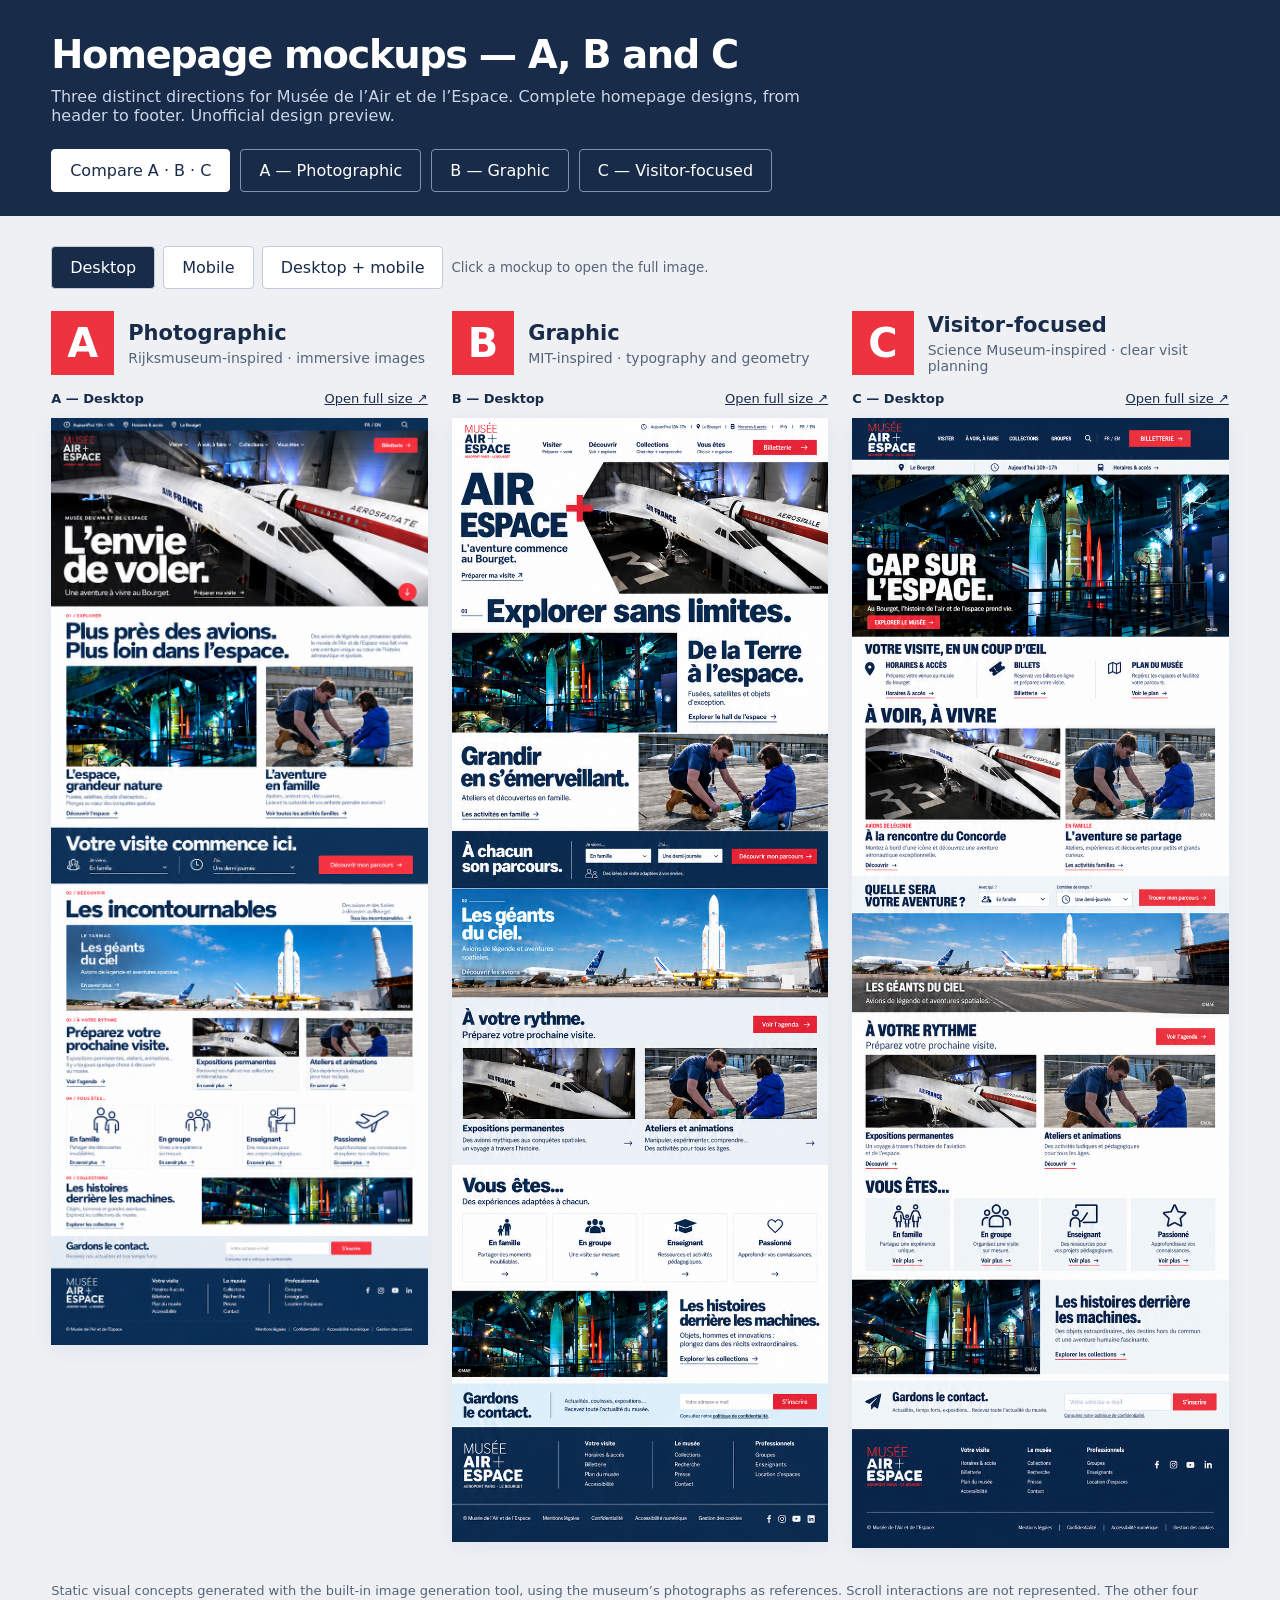
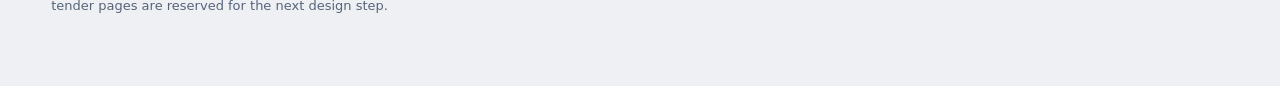
==== index.html @ 03c0a954 "Publish MAE homepage design comparison" ====
<!doctype html>
<html lang="en"><head><meta charset="utf-8"><meta name="viewport" content="width=device-width,initial-scale=1"><meta name="robots" content="noindex,nofollow"><meta property="og:title" content="MAE — Homepage designs A, B and C"><meta property="og:description" content="Compare three homepage design concepts, on desktop and mobile. A design preview, not the official museum website."><title>MAE — Homepage mockups A · B · C</title>
<style>
*{box-sizing:border-box}body{margin:0;background:#eef0f4;color:#182b49;font:16px system-ui,-apple-system,sans-serif}header{background:#182b49;color:white;padding:32px 4vw 24px}header p{color:#cbd5e5;max-width:760px;margin:10px 0 0}h1{font-size:clamp(26px,3vw,44px);letter-spacing:-.035em;margin:0}nav{display:flex;gap:10px;flex-wrap:wrap;margin-top:24px}button{font:inherit;cursor:pointer;border:1px solid #8392aa;border-radius:4px;padding:11px 18px;background:transparent;color:white}button[aria-pressed=true]{background:white;color:#182b49;border-color:white}main{padding:30px 4vw 60px}.toolbar{display:flex;gap:8px;align-items:center;margin-bottom:22px;flex-wrap:wrap}.toolbar button{color:#182b49;border-color:#c3cbd6;background:white}.toolbar button[aria-pressed=true]{background:#182b49;color:white}small{color:#566479}.grid{display:grid;grid-template-columns:repeat(3,minmax(0,1fr));gap:24px;align-items:start}.direction{min-width:0}.direction[hidden]{display:none}.grid.single{grid-template-columns:minmax(0,1fr);max-width:1300px;margin:auto}.label{display:flex;align-items:center;gap:14px;margin-bottom:16px}.letter{background:#ed333f;color:white;font-size:40px;font-weight:800;line-height:1;padding:12px 16px}.label h2{font-size:21px;margin:0 0 5px}.label p{font-size:14px;color:#566479;margin:0}.frames{display:flex;align-items:flex-start;gap:20px}.frame{margin:0;width:100%;min-width:0}.frame.mobile{max-width:300px}.frame a{display:block;background:white;box-shadow:0 4px 20px #182b4910}.frame img{display:block;width:100%;height:auto}.frame figcaption{font-size:13px;margin:0 0 12px;display:flex;justify-content:space-between;gap:10px}.frame figcaption a{background:none;box-shadow:none;color:#182b49;text-decoration:underline}.grid:not(.single) .frames.both{flex-direction:column}.grid:not(.single) .frames.both .mobile{margin-top:20px}.frame[hidden]{display:none}.note{margin-top:35px;color:#566479;font-size:13px}
@media(max-width:850px){.grid{grid-template-columns:1fr;gap:45px}.frames{flex-direction:column}.label h2{font-size:24px}}
</style></head><body>
<header><h1>Homepage mockups — A, B and C</h1><p>Three distinct directions for Musée de l’Air et de l’Espace. Complete homepage designs, from header to footer. Unofficial design preview.</p>
<nav aria-label="Design direction"><button data-direction="all" aria-pressed="true">Compare A · B · C</button><button data-direction="a" aria-pressed="false">A — Photographic</button><button data-direction="b" aria-pressed="false">B — Graphic</button><button data-direction="c" aria-pressed="false">C — Visitor-focused</button></nav></header>
<main><div class="toolbar" aria-label="Screen size"><button data-screen="desktop" aria-pressed="true">Desktop</button><button data-screen="mobile" aria-pressed="false">Mobile</button><button data-screen="both" aria-pressed="false">Desktop + mobile</button><small>Click a mockup to open the full image.</small></div>
<div class="grid" id="grid">
<section class="direction" data-id="a"><div class="label"><span class="letter">A</span><div><h2>Photographic</h2><p>Rijksmuseum-inspired · immersive images</p></div></div><div class="frames"><figure class="frame desktop" ><figcaption><strong>A — Desktop</strong><a href="a/home-desktop.png" target="_blank">Open full size ↗</a></figcaption><a href="a/home-desktop.png" target="_blank"><img src="a/home-desktop.png" alt="Direction A complete desktop homepage mockup" loading="lazy"></a></figure><figure class="frame mobile" hidden><figcaption><strong>A — Mobile</strong><a href="a/home-mobile-v2.png" target="_blank">Open full size ↗</a></figcaption><a href="a/home-mobile-v2.png" target="_blank"><img src="a/home-mobile-v2.png" alt="Direction A complete mobile homepage mockup" loading="lazy"></a></figure></div></section><section class="direction" data-id="b"><div class="label"><span class="letter">B</span><div><h2>Graphic</h2><p>MIT-inspired · typography and geometry</p></div></div><div class="frames"><figure class="frame desktop" ><figcaption><strong>B — Desktop</strong><a href="b/home-desktop.png" target="_blank">Open full size ↗</a></figcaption><a href="b/home-desktop.png" target="_blank"><img src="b/home-desktop.png" alt="Direction B complete desktop homepage mockup" loading="lazy"></a></figure><figure class="frame mobile" hidden><figcaption><strong>B — Mobile</strong><a href="b/home-mobile-v2.png" target="_blank">Open full size ↗</a></figcaption><a href="b/home-mobile-v2.png" target="_blank"><img src="b/home-mobile-v2.png" alt="Direction B complete mobile homepage mockup" loading="lazy"></a></figure></div></section><section class="direction" data-id="c"><div class="label"><span class="letter">C</span><div><h2>Visitor-focused</h2><p>Science Museum-inspired · clear visit planning</p></div></div><div class="frames"><figure class="frame desktop" ><figcaption><strong>C — Desktop</strong><a href="c/home-desktop.png" target="_blank">Open full size ↗</a></figcaption><a href="c/home-desktop.png" target="_blank"><img src="c/home-desktop.png" alt="Direction C complete desktop homepage mockup" loading="lazy"></a></figure><figure class="frame mobile" hidden><figcaption><strong>C — Mobile</strong><a href="c/home-mobile-v2.png" target="_blank">Open full size ↗</a></figcaption><a href="c/home-mobile-v2.png" target="_blank"><img src="c/home-mobile-v2.png" alt="Direction C complete mobile homepage mockup" loading="lazy"></a></figure></div></section>
</div><p class="note">Static visual concepts generated with the built-in image generation tool, using the museum’s photographs as references. Scroll interactions are not represented. The other four tender pages are reserved for the next design step.</p>
</main><script>
let direction="all",screen="desktop";
function render(){document.getElementById("grid").classList.toggle("single",direction!=="all");document.querySelectorAll(".direction").forEach(s=>s.hidden=direction!=="all"&&s.dataset.id!==direction);document.querySelectorAll("[data-direction]").forEach(b=>b.setAttribute("aria-pressed",String(b.dataset.direction===direction)));document.querySelectorAll("[data-screen]").forEach(b=>b.setAttribute("aria-pressed",String(b.dataset.screen===screen)));document.querySelectorAll(".frame").forEach(f=>f.hidden=screen!=="both"&&!f.classList.contains(screen));document.querySelectorAll(".frames").forEach(f=>f.classList.toggle("both",screen==="both"))}
document.querySelectorAll("[data-direction]").forEach(b=>b.addEventListener("click",()=>{direction=b.dataset.direction;render()}));document.querySelectorAll("[data-screen]").forEach(b=>b.addEventListener("click",()=>{screen=b.dataset.screen;render()}));
</script></body></html>
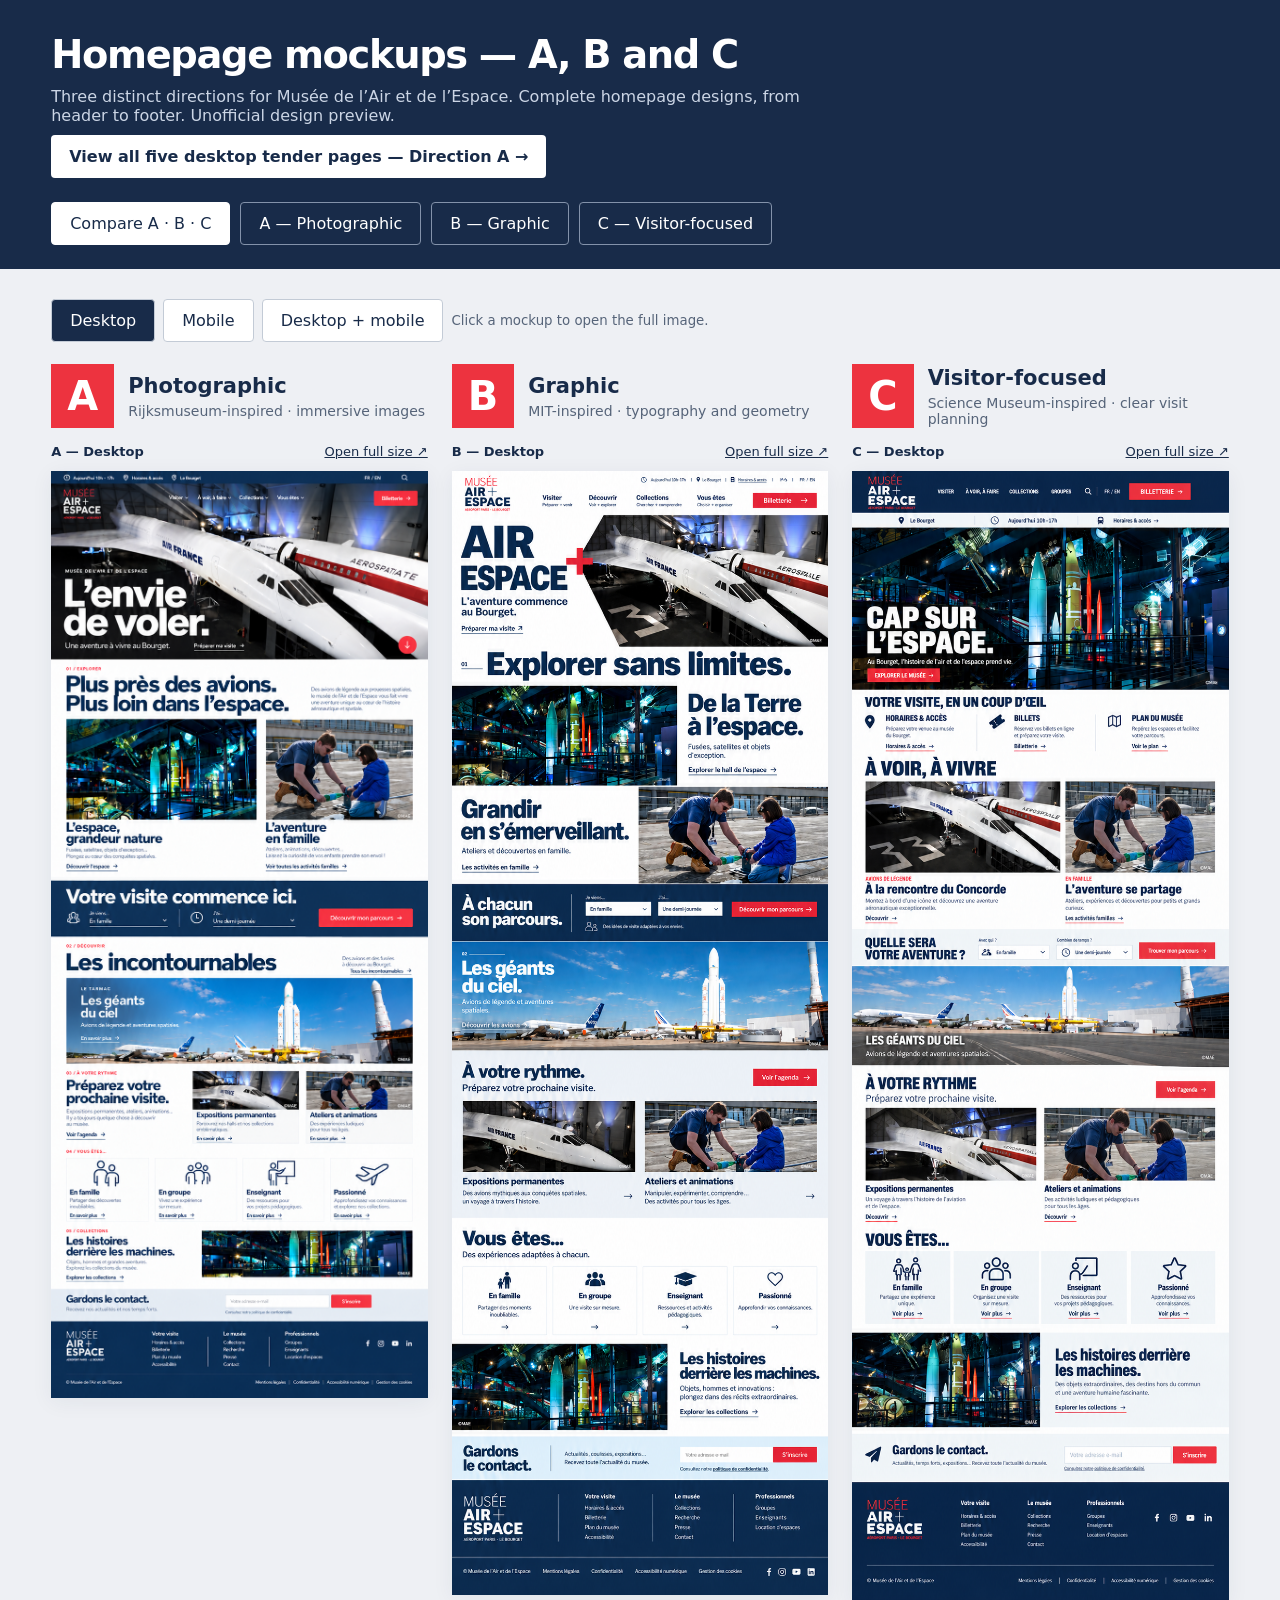
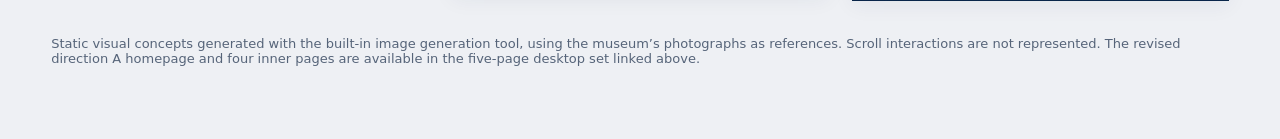
==== commit b614359d: "Add five reviewed desktop tender mockups in direction A" ====
--- a/index.html
+++ b/index.html
@@ -5,11 +5,12 @@
 @media(max-width:850px){.grid{grid-template-columns:1fr;gap:45px}.frames{flex-direction:column}.label h2{font-size:24px}}
 </style></head><body>
 <header><h1>Homepage mockups — A, B and C</h1><p>Three distinct directions for Musée de l’Air et de l’Espace. Complete homepage designs, from header to footer. Unofficial design preview.</p>
+<p><a href="desktop-set/" style="display:inline-block;color:#182b49;background:white;padding:12px 18px;border-radius:4px;font-weight:700;text-decoration:none">View all five desktop tender pages — Direction A →</a></p>
 <nav aria-label="Design direction"><button data-direction="all" aria-pressed="true">Compare A · B · C</button><button data-direction="a" aria-pressed="false">A — Photographic</button><button data-direction="b" aria-pressed="false">B — Graphic</button><button data-direction="c" aria-pressed="false">C — Visitor-focused</button></nav></header>
 <main><div class="toolbar" aria-label="Screen size"><button data-screen="desktop" aria-pressed="true">Desktop</button><button data-screen="mobile" aria-pressed="false">Mobile</button><button data-screen="both" aria-pressed="false">Desktop + mobile</button><small>Click a mockup to open the full image.</small></div>
 <div class="grid" id="grid">
 <section class="direction" data-id="a"><div class="label"><span class="letter">A</span><div><h2>Photographic</h2><p>Rijksmuseum-inspired · immersive images</p></div></div><div class="frames"><figure class="frame desktop" ><figcaption><strong>A — Desktop</strong><a href="a/home-desktop.png" target="_blank">Open full size ↗</a></figcaption><a href="a/home-desktop.png" target="_blank"><img src="a/home-desktop.png" alt="Direction A complete desktop homepage mockup" loading="lazy"></a></figure><figure class="frame mobile" hidden><figcaption><strong>A — Mobile</strong><a href="a/home-mobile-v2.png" target="_blank">Open full size ↗</a></figcaption><a href="a/home-mobile-v2.png" target="_blank"><img src="a/home-mobile-v2.png" alt="Direction A complete mobile homepage mockup" loading="lazy"></a></figure></div></section><section class="direction" data-id="b"><div class="label"><span class="letter">B</span><div><h2>Graphic</h2><p>MIT-inspired · typography and geometry</p></div></div><div class="frames"><figure class="frame desktop" ><figcaption><strong>B — Desktop</strong><a href="b/home-desktop.png" target="_blank">Open full size ↗</a></figcaption><a href="b/home-desktop.png" target="_blank"><img src="b/home-desktop.png" alt="Direction B complete desktop homepage mockup" loading="lazy"></a></figure><figure class="frame mobile" hidden><figcaption><strong>B — Mobile</strong><a href="b/home-mobile-v2.png" target="_blank">Open full size ↗</a></figcaption><a href="b/home-mobile-v2.png" target="_blank"><img src="b/home-mobile-v2.png" alt="Direction B complete mobile homepage mockup" loading="lazy"></a></figure></div></section><section class="direction" data-id="c"><div class="label"><span class="letter">C</span><div><h2>Visitor-focused</h2><p>Science Museum-inspired · clear visit planning</p></div></div><div class="frames"><figure class="frame desktop" ><figcaption><strong>C — Desktop</strong><a href="c/home-desktop.png" target="_blank">Open full size ↗</a></figcaption><a href="c/home-desktop.png" target="_blank"><img src="c/home-desktop.png" alt="Direction C complete desktop homepage mockup" loading="lazy"></a></figure><figure class="frame mobile" hidden><figcaption><strong>C — Mobile</strong><a href="c/home-mobile-v2.png" target="_blank">Open full size ↗</a></figcaption><a href="c/home-mobile-v2.png" target="_blank"><img src="c/home-mobile-v2.png" alt="Direction C complete mobile homepage mockup" loading="lazy"></a></figure></div></section>
-</div><p class="note">Static visual concepts generated with the built-in image generation tool, using the museum’s photographs as references. Scroll interactions are not represented. The other four tender pages are reserved for the next design step.</p>
+</div><p class="note">Static visual concepts generated with the built-in image generation tool, using the museum’s photographs as references. Scroll interactions are not represented. The revised direction A homepage and four inner pages are available in the five-page desktop set linked above.</p>
 </main><script>
 let direction="all",screen="desktop";
 function render(){document.getElementById("grid").classList.toggle("single",direction!=="all");document.querySelectorAll(".direction").forEach(s=>s.hidden=direction!=="all"&&s.dataset.id!==direction);document.querySelectorAll("[data-direction]").forEach(b=>b.setAttribute("aria-pressed",String(b.dataset.direction===direction)));document.querySelectorAll("[data-screen]").forEach(b=>b.setAttribute("aria-pressed",String(b.dataset.screen===screen)));document.querySelectorAll(".frame").forEach(f=>f.hidden=screen!=="both"&&!f.classList.contains(screen));document.querySelectorAll(".frames").forEach(f=>f.classList.toggle("both",screen==="both"))}
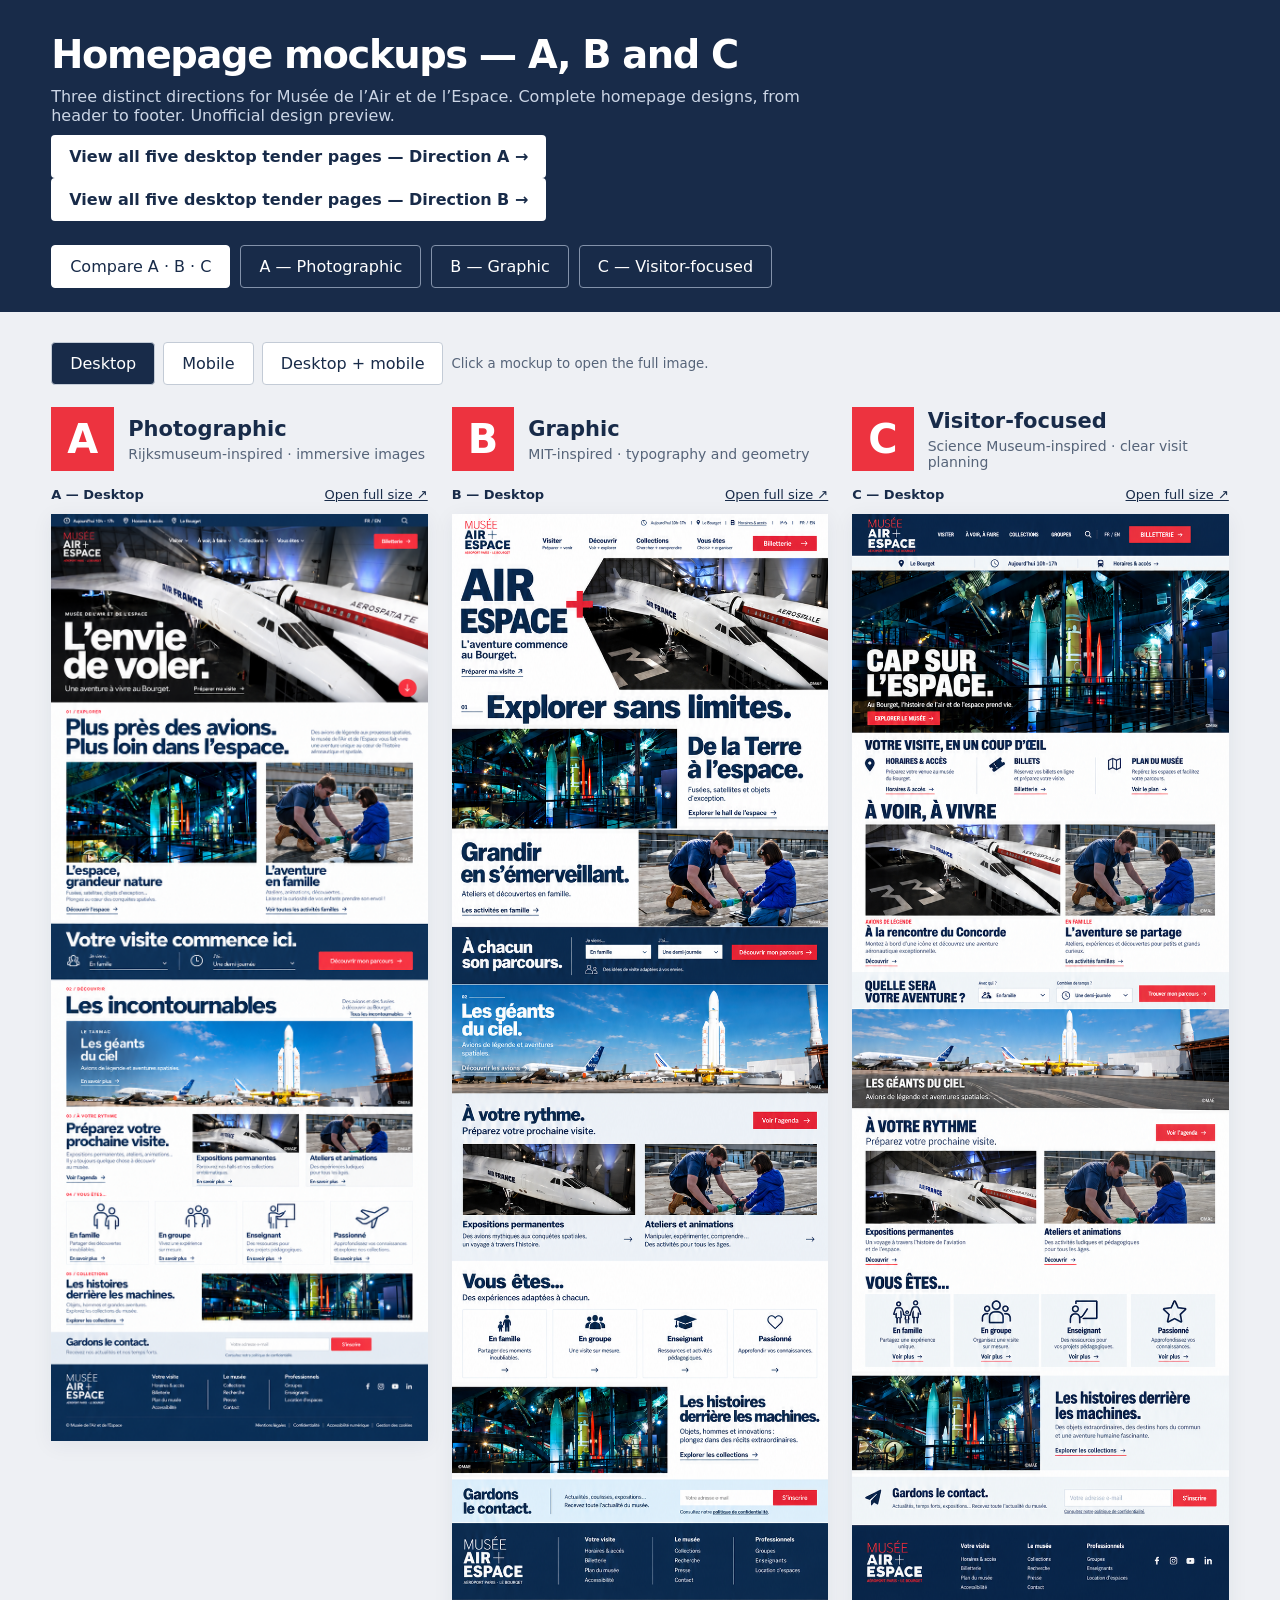
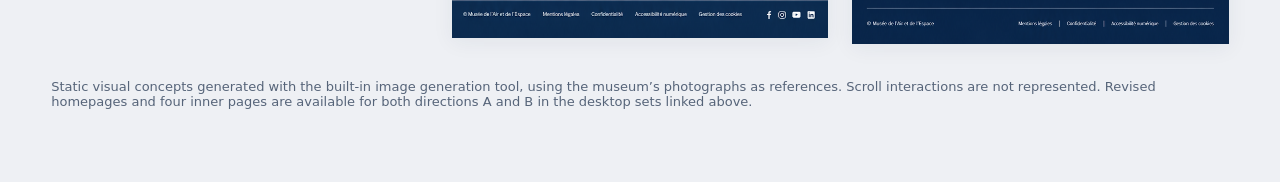
==== commit 0e817c81: "Add reviewed five-page desktop set for direction B" ====
--- a/index.html
+++ b/index.html
@@ -5,12 +5,12 @@
 @media(max-width:850px){.grid{grid-template-columns:1fr;gap:45px}.frames{flex-direction:column}.label h2{font-size:24px}}
 </style></head><body>
 <header><h1>Homepage mockups — A, B and C</h1><p>Three distinct directions for Musée de l’Air et de l’Espace. Complete homepage designs, from header to footer. Unofficial design preview.</p>
-<p><a href="desktop-set/" style="display:inline-block;color:#182b49;background:white;padding:12px 18px;border-radius:4px;font-weight:700;text-decoration:none">View all five desktop tender pages — Direction A →</a></p>
+<p><a href="desktop-set/" style="display:inline-block;color:#182b49;background:white;padding:12px 18px;border-radius:4px;font-weight:700;text-decoration:none">View all five desktop tender pages — Direction A →</a> <a href="desktop-set-b/" style="display:inline-block;color:#182b49;background:white;padding:12px 18px;border-radius:4px;font-weight:700;text-decoration:none">View all five desktop tender pages — Direction B →</a></p>
 <nav aria-label="Design direction"><button data-direction="all" aria-pressed="true">Compare A · B · C</button><button data-direction="a" aria-pressed="false">A — Photographic</button><button data-direction="b" aria-pressed="false">B — Graphic</button><button data-direction="c" aria-pressed="false">C — Visitor-focused</button></nav></header>
 <main><div class="toolbar" aria-label="Screen size"><button data-screen="desktop" aria-pressed="true">Desktop</button><button data-screen="mobile" aria-pressed="false">Mobile</button><button data-screen="both" aria-pressed="false">Desktop + mobile</button><small>Click a mockup to open the full image.</small></div>
 <div class="grid" id="grid">
 <section class="direction" data-id="a"><div class="label"><span class="letter">A</span><div><h2>Photographic</h2><p>Rijksmuseum-inspired · immersive images</p></div></div><div class="frames"><figure class="frame desktop" ><figcaption><strong>A — Desktop</strong><a href="a/home-desktop.png" target="_blank">Open full size ↗</a></figcaption><a href="a/home-desktop.png" target="_blank"><img src="a/home-desktop.png" alt="Direction A complete desktop homepage mockup" loading="lazy"></a></figure><figure class="frame mobile" hidden><figcaption><strong>A — Mobile</strong><a href="a/home-mobile-v2.png" target="_blank">Open full size ↗</a></figcaption><a href="a/home-mobile-v2.png" target="_blank"><img src="a/home-mobile-v2.png" alt="Direction A complete mobile homepage mockup" loading="lazy"></a></figure></div></section><section class="direction" data-id="b"><div class="label"><span class="letter">B</span><div><h2>Graphic</h2><p>MIT-inspired · typography and geometry</p></div></div><div class="frames"><figure class="frame desktop" ><figcaption><strong>B — Desktop</strong><a href="b/home-desktop.png" target="_blank">Open full size ↗</a></figcaption><a href="b/home-desktop.png" target="_blank"><img src="b/home-desktop.png" alt="Direction B complete desktop homepage mockup" loading="lazy"></a></figure><figure class="frame mobile" hidden><figcaption><strong>B — Mobile</strong><a href="b/home-mobile-v2.png" target="_blank">Open full size ↗</a></figcaption><a href="b/home-mobile-v2.png" target="_blank"><img src="b/home-mobile-v2.png" alt="Direction B complete mobile homepage mockup" loading="lazy"></a></figure></div></section><section class="direction" data-id="c"><div class="label"><span class="letter">C</span><div><h2>Visitor-focused</h2><p>Science Museum-inspired · clear visit planning</p></div></div><div class="frames"><figure class="frame desktop" ><figcaption><strong>C — Desktop</strong><a href="c/home-desktop.png" target="_blank">Open full size ↗</a></figcaption><a href="c/home-desktop.png" target="_blank"><img src="c/home-desktop.png" alt="Direction C complete desktop homepage mockup" loading="lazy"></a></figure><figure class="frame mobile" hidden><figcaption><strong>C — Mobile</strong><a href="c/home-mobile-v2.png" target="_blank">Open full size ↗</a></figcaption><a href="c/home-mobile-v2.png" target="_blank"><img src="c/home-mobile-v2.png" alt="Direction C complete mobile homepage mockup" loading="lazy"></a></figure></div></section>
-</div><p class="note">Static visual concepts generated with the built-in image generation tool, using the museum’s photographs as references. Scroll interactions are not represented. The revised direction A homepage and four inner pages are available in the five-page desktop set linked above.</p>
+</div><p class="note">Static visual concepts generated with the built-in image generation tool, using the museum’s photographs as references. Scroll interactions are not represented. Revised homepages and four inner pages are available for both directions A and B in the desktop sets linked above.</p>
 </main><script>
 let direction="all",screen="desktop";
 function render(){document.getElementById("grid").classList.toggle("single",direction!=="all");document.querySelectorAll(".direction").forEach(s=>s.hidden=direction!=="all"&&s.dataset.id!==direction);document.querySelectorAll("[data-direction]").forEach(b=>b.setAttribute("aria-pressed",String(b.dataset.direction===direction)));document.querySelectorAll("[data-screen]").forEach(b=>b.setAttribute("aria-pressed",String(b.dataset.screen===screen)));document.querySelectorAll(".frame").forEach(f=>f.hidden=screen!=="both"&&!f.classList.contains(screen));document.querySelectorAll(".frames").forEach(f=>f.classList.toggle("both",screen==="both"))}
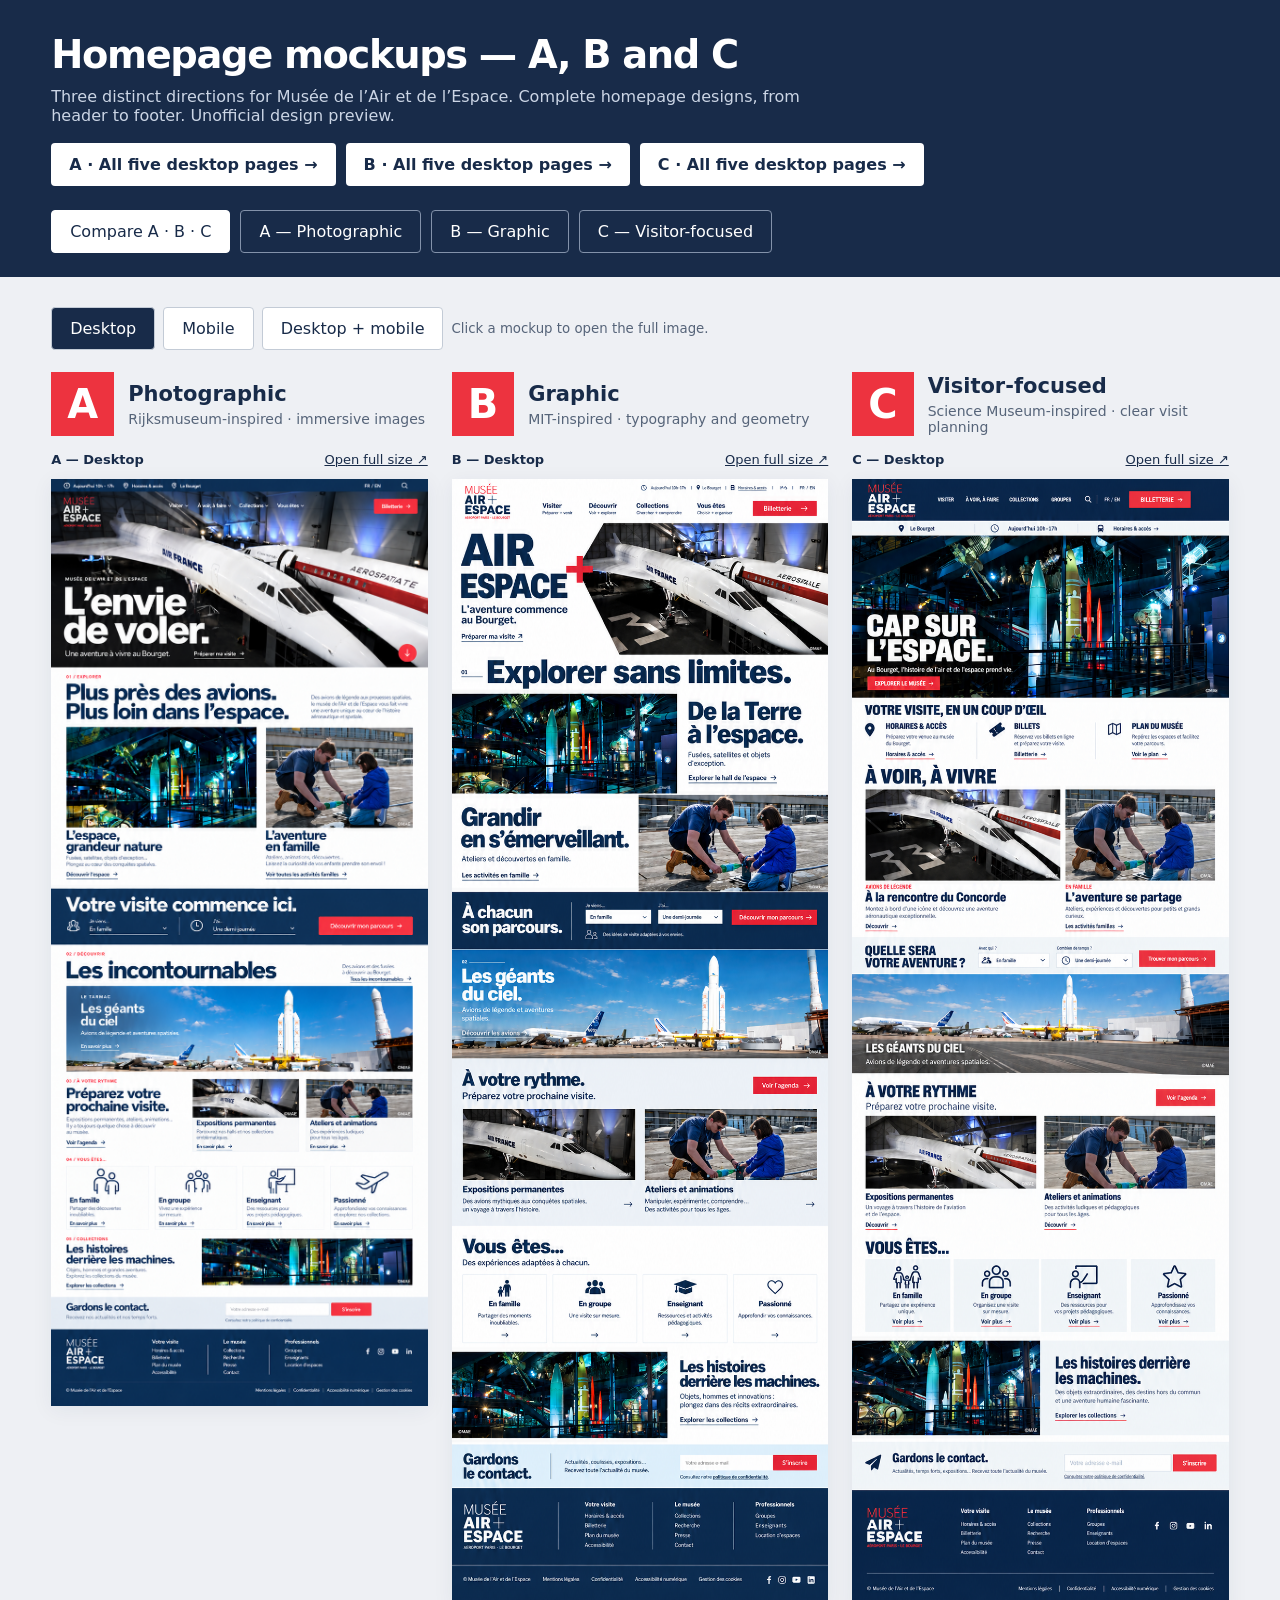
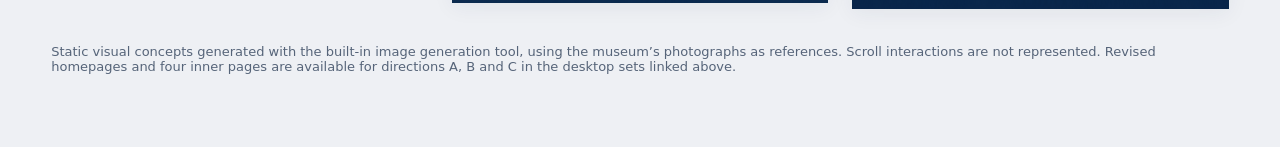
==== commit 303c70c6: "Add reviewed direction C desktop tender pages" ====
--- a/index.html
+++ b/index.html
@@ -5,12 +5,12 @@
 @media(max-width:850px){.grid{grid-template-columns:1fr;gap:45px}.frames{flex-direction:column}.label h2{font-size:24px}}
 </style></head><body>
 <header><h1>Homepage mockups — A, B and C</h1><p>Three distinct directions for Musée de l’Air et de l’Espace. Complete homepage designs, from header to footer. Unofficial design preview.</p>
-<p><a href="desktop-set/" style="display:inline-block;color:#182b49;background:white;padding:12px 18px;border-radius:4px;font-weight:700;text-decoration:none">View all five desktop tender pages — Direction A →</a> <a href="desktop-set-b/" style="display:inline-block;color:#182b49;background:white;padding:12px 18px;border-radius:4px;font-weight:700;text-decoration:none">View all five desktop tender pages — Direction B →</a></p>
+<div class="set-links" style="display:flex;gap:10px;flex-wrap:wrap;margin-top:18px"><a href="desktop-set/" style="display:inline-block;color:#182b49;background:white;padding:12px 18px;border-radius:4px;font-weight:700;text-decoration:none">A · All five desktop pages →</a><a href="desktop-set-b/" style="display:inline-block;color:#182b49;background:white;padding:12px 18px;border-radius:4px;font-weight:700;text-decoration:none">B · All five desktop pages →</a><a href="desktop-set-c/" style="display:inline-block;color:#182b49;background:white;padding:12px 18px;border-radius:4px;font-weight:700;text-decoration:none">C · All five desktop pages →</a></div>
 <nav aria-label="Design direction"><button data-direction="all" aria-pressed="true">Compare A · B · C</button><button data-direction="a" aria-pressed="false">A — Photographic</button><button data-direction="b" aria-pressed="false">B — Graphic</button><button data-direction="c" aria-pressed="false">C — Visitor-focused</button></nav></header>
 <main><div class="toolbar" aria-label="Screen size"><button data-screen="desktop" aria-pressed="true">Desktop</button><button data-screen="mobile" aria-pressed="false">Mobile</button><button data-screen="both" aria-pressed="false">Desktop + mobile</button><small>Click a mockup to open the full image.</small></div>
 <div class="grid" id="grid">
 <section class="direction" data-id="a"><div class="label"><span class="letter">A</span><div><h2>Photographic</h2><p>Rijksmuseum-inspired · immersive images</p></div></div><div class="frames"><figure class="frame desktop" ><figcaption><strong>A — Desktop</strong><a href="a/home-desktop.png" target="_blank">Open full size ↗</a></figcaption><a href="a/home-desktop.png" target="_blank"><img src="a/home-desktop.png" alt="Direction A complete desktop homepage mockup" loading="lazy"></a></figure><figure class="frame mobile" hidden><figcaption><strong>A — Mobile</strong><a href="a/home-mobile-v2.png" target="_blank">Open full size ↗</a></figcaption><a href="a/home-mobile-v2.png" target="_blank"><img src="a/home-mobile-v2.png" alt="Direction A complete mobile homepage mockup" loading="lazy"></a></figure></div></section><section class="direction" data-id="b"><div class="label"><span class="letter">B</span><div><h2>Graphic</h2><p>MIT-inspired · typography and geometry</p></div></div><div class="frames"><figure class="frame desktop" ><figcaption><strong>B — Desktop</strong><a href="b/home-desktop.png" target="_blank">Open full size ↗</a></figcaption><a href="b/home-desktop.png" target="_blank"><img src="b/home-desktop.png" alt="Direction B complete desktop homepage mockup" loading="lazy"></a></figure><figure class="frame mobile" hidden><figcaption><strong>B — Mobile</strong><a href="b/home-mobile-v2.png" target="_blank">Open full size ↗</a></figcaption><a href="b/home-mobile-v2.png" target="_blank"><img src="b/home-mobile-v2.png" alt="Direction B complete mobile homepage mockup" loading="lazy"></a></figure></div></section><section class="direction" data-id="c"><div class="label"><span class="letter">C</span><div><h2>Visitor-focused</h2><p>Science Museum-inspired · clear visit planning</p></div></div><div class="frames"><figure class="frame desktop" ><figcaption><strong>C — Desktop</strong><a href="c/home-desktop.png" target="_blank">Open full size ↗</a></figcaption><a href="c/home-desktop.png" target="_blank"><img src="c/home-desktop.png" alt="Direction C complete desktop homepage mockup" loading="lazy"></a></figure><figure class="frame mobile" hidden><figcaption><strong>C — Mobile</strong><a href="c/home-mobile-v2.png" target="_blank">Open full size ↗</a></figcaption><a href="c/home-mobile-v2.png" target="_blank"><img src="c/home-mobile-v2.png" alt="Direction C complete mobile homepage mockup" loading="lazy"></a></figure></div></section>
-</div><p class="note">Static visual concepts generated with the built-in image generation tool, using the museum’s photographs as references. Scroll interactions are not represented. Revised homepages and four inner pages are available for both directions A and B in the desktop sets linked above.</p>
+</div><p class="note">Static visual concepts generated with the built-in image generation tool, using the museum’s photographs as references. Scroll interactions are not represented. Revised homepages and four inner pages are available for directions A, B and C in the desktop sets linked above.</p>
 </main><script>
 let direction="all",screen="desktop";
 function render(){document.getElementById("grid").classList.toggle("single",direction!=="all");document.querySelectorAll(".direction").forEach(s=>s.hidden=direction!=="all"&&s.dataset.id!==direction);document.querySelectorAll("[data-direction]").forEach(b=>b.setAttribute("aria-pressed",String(b.dataset.direction===direction)));document.querySelectorAll("[data-screen]").forEach(b=>b.setAttribute("aria-pressed",String(b.dataset.screen===screen)));document.querySelectorAll(".frame").forEach(f=>f.hidden=screen!=="both"&&!f.classList.contains(screen));document.querySelectorAll(".frames").forEach(f=>f.classList.toggle("both",screen==="both"))}
